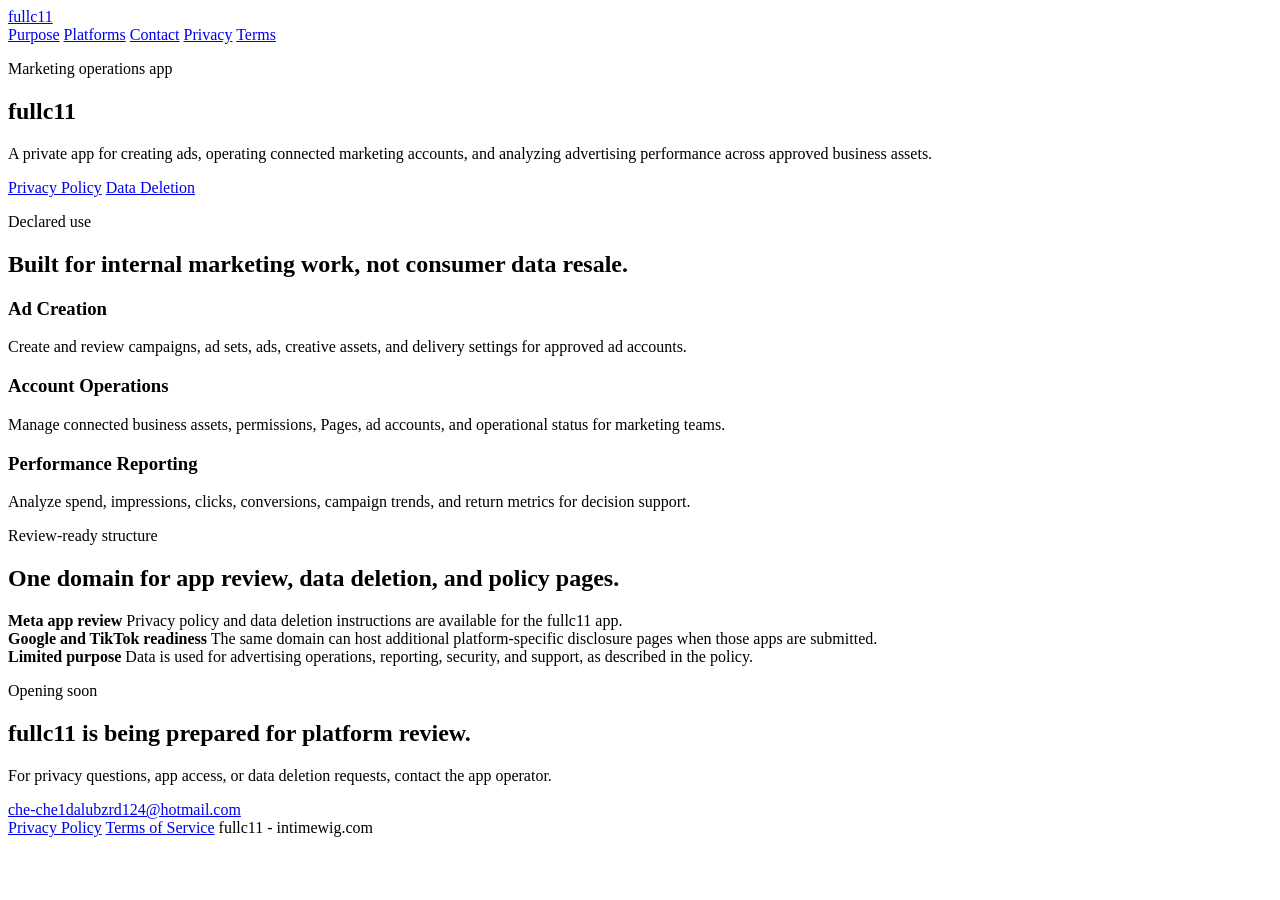
==== index.html @ b5031b10 "Add homepage" ====
<!doctype html>
<html lang="en">
  <head>
    <meta charset="utf-8">
    <meta name="viewport" content="width=device-width, initial-scale=1">
    <meta name="description" content="fullc11 is a private marketing operations app for ad account management, campaign creation, and performance reporting.">
    <title>fullc11 | Marketing Operations App</title>
    <link rel="stylesheet" href="./styles.css">
  </head>
  <body>
    <header class="site-header" aria-label="Main navigation">
      <a class="brand" href="#top" aria-label="fullc11 home">fullc11</a>
      <nav class="nav-links" aria-label="Sections">
        <a href="#purpose">Purpose</a>
        <a href="#platforms">Platforms</a>
        <a href="#contact">Contact</a>
        <a href="./privacy.html">Privacy</a>
        <a href="./terms.html">Terms</a>
      </nav>
    </header>

    <main id="top">
      <section class="hero app-hero" aria-label="fullc11 marketing operations app">
        <div class="hero-media app-hero-media" role="img" aria-label="Marketing dashboard with campaign performance cards"></div>
        <div class="hero-content">
          <p class="eyebrow">Marketing operations app</p>
          <h1>fullc11</h1>
          <p class="hero-copy">
            A private app for creating ads, operating connected marketing accounts, and analyzing advertising performance across approved business assets.
          </p>
          <div class="hero-actions">
            <a class="button primary" href="./privacy.html">Privacy Policy</a>
            <a class="button secondary" href="./data-deletion.html">Data Deletion</a>
          </div>
        </div>
      </section>

      <section id="purpose" class="section">
        <div class="section-heading">
          <p class="eyebrow">Declared use</p>
          <h2>Built for internal marketing work, not consumer data resale.</h2>
        </div>
        <div class="product-grid" aria-label="Marketing operations capabilities">
          <article class="product-card">
            <span class="swatch swatch-one" aria-hidden="true"></span>
            <h3>Ad Creation</h3>
            <p>Create and review campaigns, ad sets, ads, creative assets, and delivery settings for approved ad accounts.</p>
          </article>
          <article class="product-card">
            <span class="swatch swatch-two" aria-hidden="true"></span>
            <h3>Account Operations</h3>
            <p>Manage connected business assets, permissions, Pages, ad accounts, and operational status for marketing teams.</p>
          </article>
          <article class="product-card">
            <span class="swatch swatch-three" aria-hidden="true"></span>
            <h3>Performance Reporting</h3>
            <p>Analyze spend, impressions, clicks, conversions, campaign trends, and return metrics for decision support.</p>
          </article>
        </div>
      </section>

      <section id="platforms" class="section split-section">
        <div>
          <p class="eyebrow">Review-ready structure</p>
          <h2>One domain for app review, data deletion, and policy pages.</h2>
        </div>
        <div class="feature-list">
          <div class="feature-item">
            <strong>Meta app review</strong>
            <span>Privacy policy and data deletion instructions are available for the fullc11 app.</span>
          </div>
          <div class="feature-item">
            <strong>Google and TikTok readiness</strong>
            <span>The same domain can host additional platform-specific disclosure pages when those apps are submitted.</span>
          </div>
          <div class="feature-item">
            <strong>Limited purpose</strong>
            <span>Data is used for advertising operations, reporting, security, and support, as described in the policy.</span>
          </div>
        </div>
      </section>

      <section id="contact" class="contact-band">
        <div>
          <p class="eyebrow">Opening soon</p>
          <h2>fullc11 is being prepared for platform review.</h2>
          <p>For privacy questions, app access, or data deletion requests, contact the app operator.</p>
        </div>
        <a class="button primary" href="mailto:che-che1dalubzrd124@hotmail.com">che-che1dalubzrd124@hotmail.com</a>
      </section>
    </main>

    <footer class="site-footer">
      <a href="./privacy.html">Privacy Policy</a>
      <a href="./terms.html">Terms of Service</a>
      <span>fullc11 - intimewig.com</span>
    </footer>
  </body>
</html>
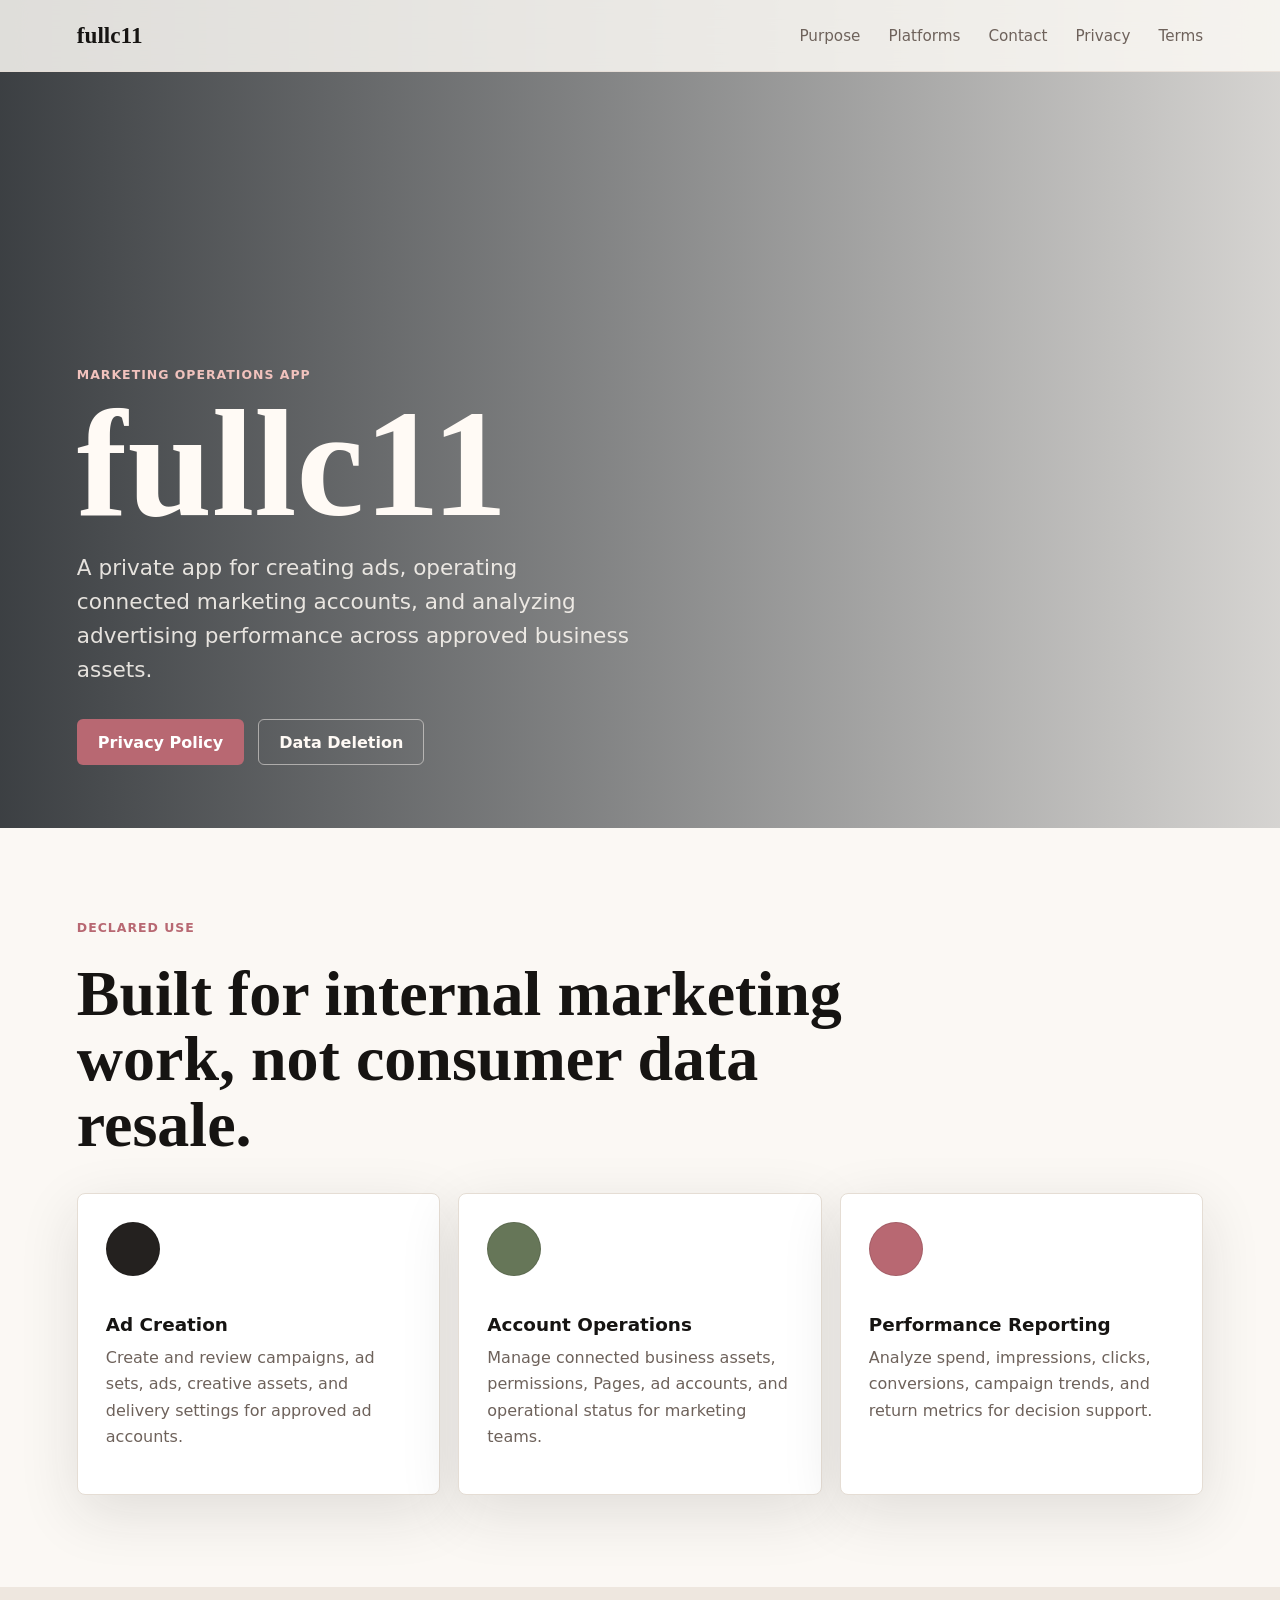
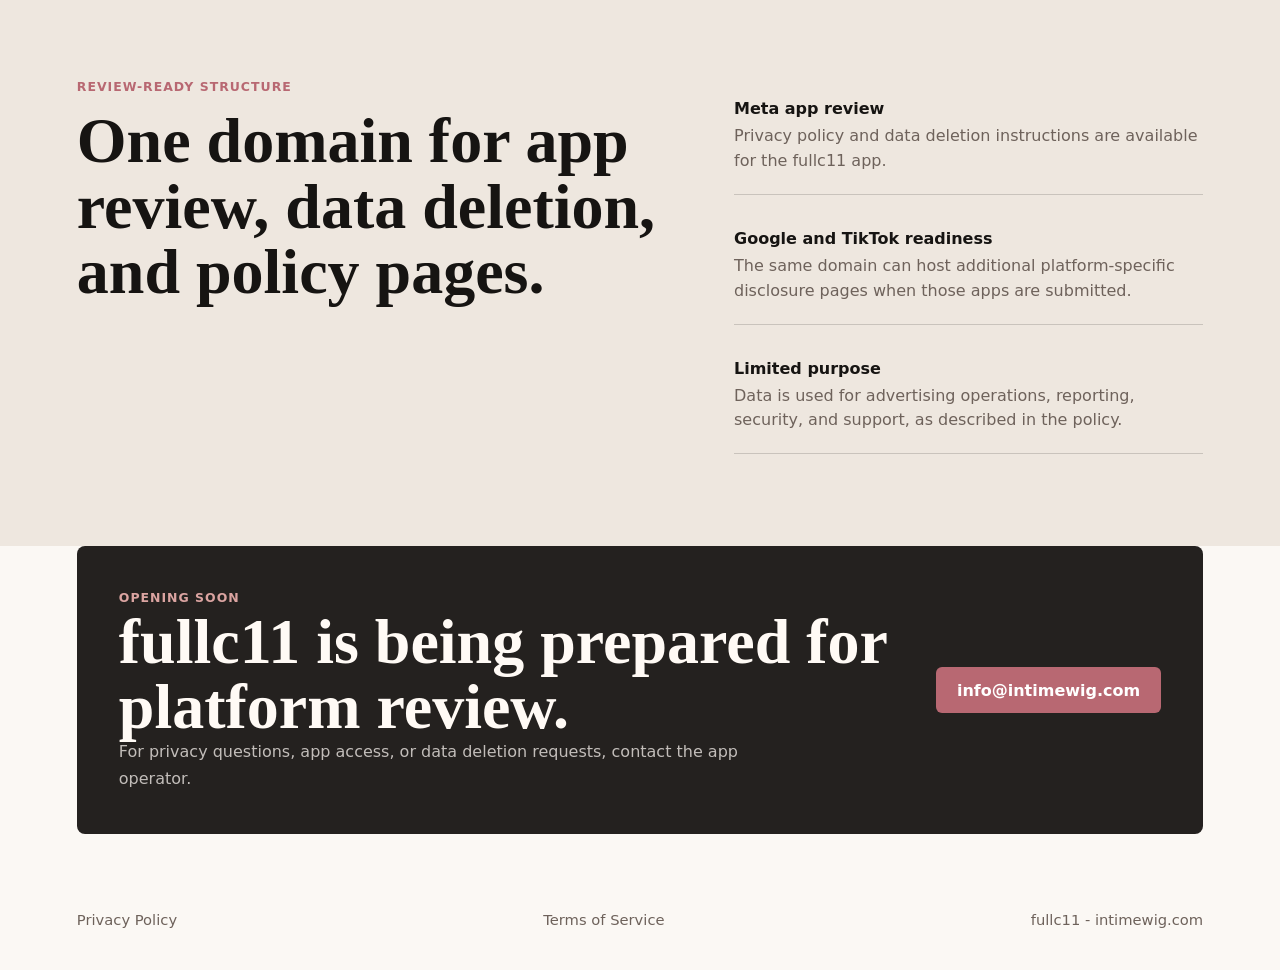
==== commit 3d490f33: "chore(contact): 联系邮箱 hotmail → info@intimewig.com(域名邮箱一致性, for Google Ads API 重申请)" ====
--- a/index.html
+++ b/index.html
@@ -86,7 +86,7 @@
           <h2>fullc11 is being prepared for platform review.</h2>
           <p>For privacy questions, app access, or data deletion requests, contact the app operator.</p>
         </div>
-        <a class="button primary" href="mailto:che-che1dalubzrd124@hotmail.com">che-che1dalubzrd124@hotmail.com</a>
+        <a class="button primary" href="mailto:info@intimewig.com">info@intimewig.com</a>
       </section>
     </main>
 
--- a/styles.css
+++ b/styles.css
@@ -0,0 +1,387 @@
+:root {
+  --ink: #161412;
+  --muted: #6e625b;
+  --paper: #fbf8f4;
+  --panel: #ffffff;
+  --line: #e5ddd4;
+  --rose: #b86872;
+  --moss: #667658;
+  --charcoal: #24211f;
+  --shadow: 0 18px 60px rgba(36, 33, 31, 0.12);
+}
+
+* {
+  box-sizing: border-box;
+}
+
+html {
+  scroll-behavior: smooth;
+}
+
+body {
+  margin: 0;
+  color: var(--ink);
+  background: var(--paper);
+  font-family: Inter, ui-sans-serif, system-ui, -apple-system, BlinkMacSystemFont, "Segoe UI", sans-serif;
+}
+
+a {
+  color: inherit;
+  text-decoration: none;
+}
+
+.site-header {
+  position: fixed;
+  top: 0;
+  left: 0;
+  right: 0;
+  z-index: 10;
+  display: flex;
+  align-items: center;
+  justify-content: space-between;
+  min-height: 72px;
+  padding: 0 6vw;
+  background: rgba(251, 248, 244, 0.86);
+  border-bottom: 1px solid rgba(229, 221, 212, 0.8);
+  backdrop-filter: blur(18px);
+}
+
+.brand {
+  font-family: Georgia, "Times New Roman", serif;
+  font-size: 1.45rem;
+  font-weight: 700;
+}
+
+.nav-links {
+  display: flex;
+  gap: 28px;
+  color: var(--muted);
+  font-size: 0.95rem;
+}
+
+.hero {
+  position: relative;
+  display: grid;
+  min-height: 92vh;
+  grid-template-columns: minmax(0, 1fr);
+  align-items: end;
+  overflow: hidden;
+  padding: 132px 6vw 7vh;
+}
+
+.hero-media {
+  position: absolute;
+  inset: 0;
+  background:
+    linear-gradient(90deg, rgba(22, 20, 18, 0.72), rgba(22, 20, 18, 0.2) 50%, rgba(22, 20, 18, 0.05)),
+    url("https://images.unsplash.com/photo-1524504388940-b1c1722653e1?auto=format&fit=crop&w=1800&q=82") center / cover;
+}
+
+.app-hero-media {
+  background:
+    linear-gradient(90deg, rgba(18, 23, 28, 0.82), rgba(18, 23, 28, 0.52) 46%, rgba(18, 23, 28, 0.16)),
+    url("https://images.unsplash.com/photo-1551288049-bebda4e38f71?auto=format&fit=crop&w=1800&q=82") center / cover;
+}
+
+.hero-content {
+  position: relative;
+  max-width: 760px;
+  color: #fffaf5;
+}
+
+.eyebrow {
+  margin: 0 0 14px;
+  color: var(--rose);
+  font-size: 0.78rem;
+  font-weight: 800;
+  letter-spacing: 0.08em;
+  text-transform: uppercase;
+}
+
+.hero .eyebrow {
+  color: #f1c2bd;
+}
+
+h1,
+h2,
+h3,
+p {
+  margin-top: 0;
+}
+
+h1 {
+  margin-bottom: 18px;
+  font-family: Georgia, "Times New Roman", serif;
+  font-size: clamp(4rem, 13vw, 9.5rem);
+  line-height: 0.9;
+  letter-spacing: 0;
+}
+
+h2 {
+  max-width: 820px;
+  margin-bottom: 0;
+  font-family: Georgia, "Times New Roman", serif;
+  font-size: clamp(2.2rem, 5vw, 4.4rem);
+  line-height: 1.02;
+  letter-spacing: 0;
+}
+
+h3 {
+  margin-bottom: 10px;
+  font-size: 1.15rem;
+}
+
+.hero-copy {
+  max-width: 560px;
+  margin-bottom: 32px;
+  color: rgba(255, 250, 245, 0.86);
+  font-size: clamp(1.05rem, 2vw, 1.35rem);
+  line-height: 1.58;
+}
+
+.hero-actions {
+  display: flex;
+  flex-wrap: wrap;
+  gap: 14px;
+}
+
+.button {
+  display: inline-flex;
+  align-items: center;
+  justify-content: center;
+  min-height: 46px;
+  padding: 0 20px;
+  border: 1px solid transparent;
+  border-radius: 6px;
+  font-weight: 800;
+}
+
+.button.primary {
+  color: #fff;
+  background: var(--rose);
+}
+
+.button.secondary {
+  color: #fffaf5;
+  border-color: rgba(255, 250, 245, 0.5);
+}
+
+.section {
+  padding: 92px 6vw;
+}
+
+.section-heading {
+  display: grid;
+  gap: 12px;
+  margin-bottom: 36px;
+}
+
+.product-grid {
+  display: grid;
+  grid-template-columns: repeat(3, minmax(0, 1fr));
+  gap: 18px;
+}
+
+.product-card {
+  min-height: 240px;
+  padding: 28px;
+  background: var(--panel);
+  border: 1px solid var(--line);
+  border-radius: 8px;
+  box-shadow: var(--shadow);
+}
+
+.product-card p,
+.contact-band p {
+  color: var(--muted);
+  line-height: 1.65;
+}
+
+.swatch {
+  display: block;
+  width: 54px;
+  height: 54px;
+  margin-bottom: 38px;
+  border-radius: 50%;
+  border: 1px solid rgba(22, 20, 18, 0.12);
+}
+
+.swatch-one {
+  background: var(--charcoal);
+}
+
+.swatch-two {
+  background: var(--moss);
+}
+
+.swatch-three {
+  background: var(--rose);
+}
+
+.split-section {
+  display: grid;
+  grid-template-columns: minmax(0, 0.9fr) minmax(300px, 0.7fr);
+  gap: 54px;
+  background: #eee7df;
+}
+
+.feature-list {
+  display: grid;
+  gap: 14px;
+}
+
+.feature-item {
+  display: grid;
+  gap: 6px;
+  padding: 20px 0;
+  border-bottom: 1px solid rgba(36, 33, 31, 0.18);
+}
+
+.feature-item span {
+  color: var(--muted);
+  line-height: 1.55;
+}
+
+.contact-band {
+  display: flex;
+  align-items: center;
+  justify-content: space-between;
+  gap: 28px;
+  margin: 0 6vw 6vw;
+  padding: 42px;
+  color: #fffaf5;
+  background: var(--charcoal);
+  border-radius: 8px;
+}
+
+.contact-band .eyebrow {
+  color: #dba4a1;
+}
+
+.contact-band p {
+  max-width: 620px;
+  margin-bottom: 0;
+  color: rgba(255, 250, 245, 0.72);
+}
+
+.site-footer {
+  display: flex;
+  align-items: center;
+  justify-content: space-between;
+  gap: 20px;
+  padding: 0 6vw 42px;
+  color: var(--muted);
+  font-size: 0.92rem;
+}
+
+.policy-page {
+  background: #f6f1ec;
+}
+
+.policy-header {
+  position: static;
+}
+
+.policy-shell {
+  width: min(920px, calc(100% - 40px));
+  margin: 0 auto;
+  padding: 72px 0 92px;
+}
+
+.policy-title {
+  padding-bottom: 30px;
+  border-bottom: 1px solid var(--line);
+}
+
+.policy-title h1 {
+  color: var(--ink);
+  font-size: clamp(2.8rem, 8vw, 5.5rem);
+}
+
+.policy-title p {
+  max-width: 720px;
+  color: var(--muted);
+  line-height: 1.7;
+}
+
+.policy-section {
+  padding: 34px 0;
+  border-bottom: 1px solid var(--line);
+}
+
+.policy-section h2 {
+  margin-bottom: 16px;
+  font-size: clamp(1.55rem, 3vw, 2.35rem);
+}
+
+.policy-section p,
+.policy-section li {
+  color: var(--muted);
+  line-height: 1.75;
+}
+
+.policy-section ul {
+  margin: 0;
+  padding-left: 22px;
+}
+
+.policy-section strong {
+  color: var(--ink);
+}
+
+@media (max-width: 860px) {
+  .site-header {
+    min-height: 64px;
+  }
+
+  .nav-links {
+    gap: 16px;
+    font-size: 0.86rem;
+  }
+
+  .hero {
+    min-height: 86vh;
+    padding-top: 112px;
+  }
+
+  .product-grid,
+  .split-section {
+    grid-template-columns: 1fr;
+  }
+
+  .contact-band {
+    align-items: flex-start;
+    flex-direction: column;
+  }
+
+  .site-footer {
+    align-items: flex-start;
+    flex-direction: column;
+  }
+}
+
+@media (max-width: 560px) {
+  .site-header {
+    padding: 0 20px;
+  }
+
+  .nav-links {
+    display: none;
+  }
+
+  .hero,
+  .section {
+    padding-left: 20px;
+    padding-right: 20px;
+  }
+
+  .hero-actions,
+  .button {
+    width: 100%;
+  }
+
+  .contact-band {
+    margin: 0 20px 20px;
+    padding: 28px;
+  }
+}
